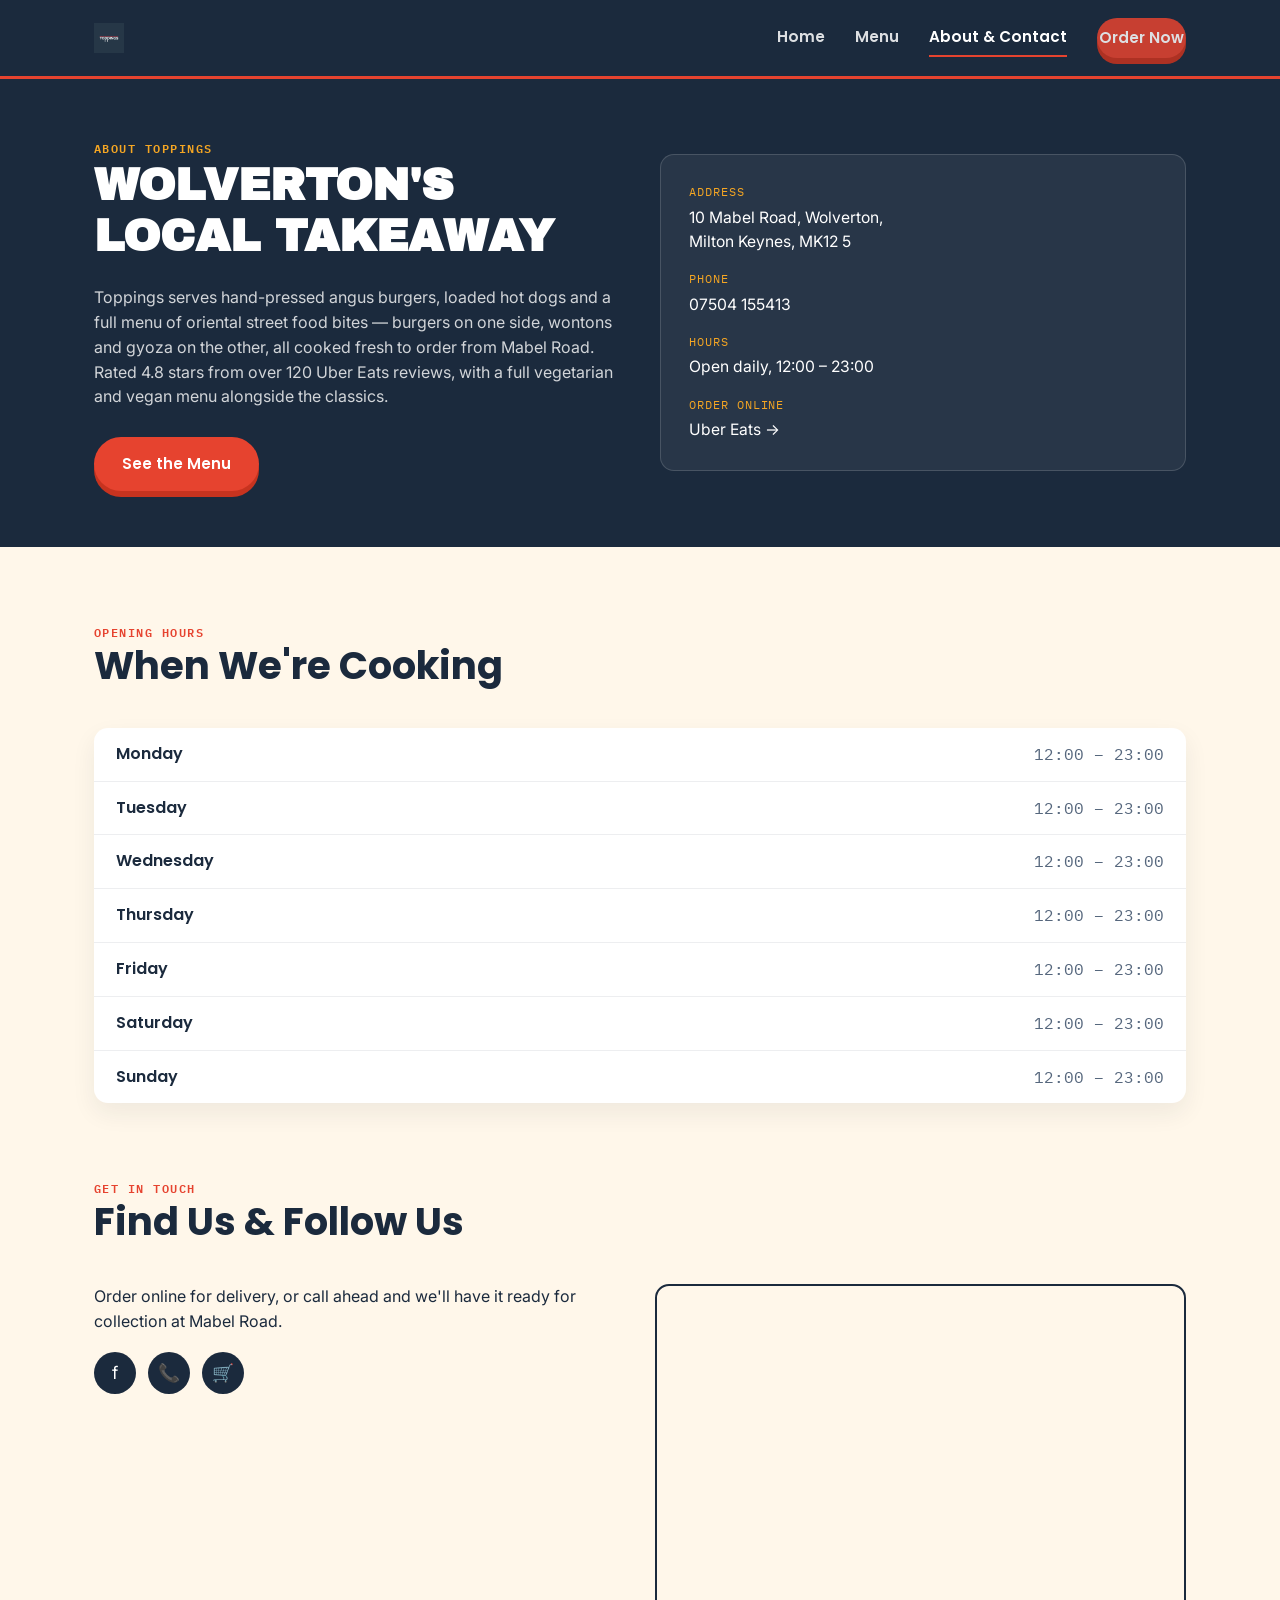
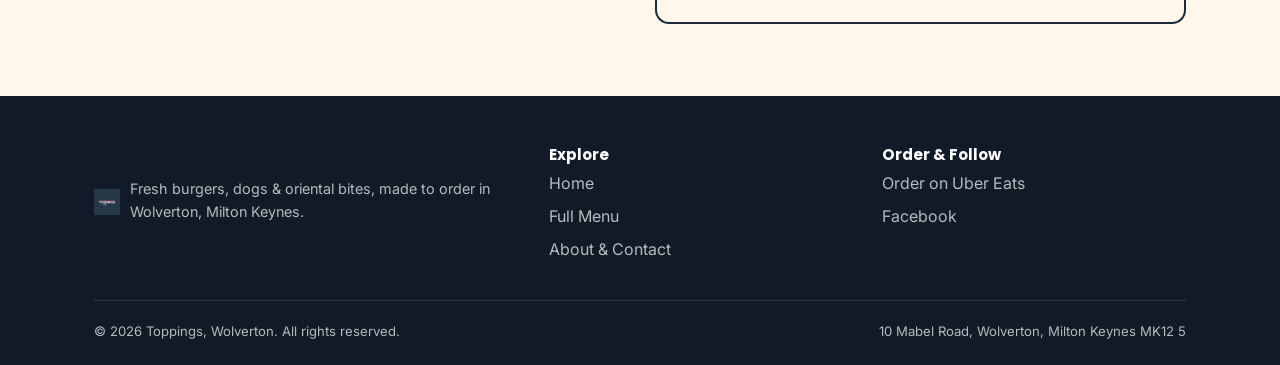
==== about.html @ c9f01b00 "Add files via upload" ====
<!DOCTYPE html>
<html lang="en">
<head>
<meta charset="UTF-8">
<meta name="viewport" content="width=device-width, initial-scale=1.0">
<title>About &amp; Contact | Toppings — Wolverton, Milton Keynes</title>
<meta name="description" content="Visit Toppings at 10 Mabel Road, Wolverton, Milton Keynes. Open daily 12:00–23:00. Call 07504 155413 or order online for delivery.">
<link rel="preconnect" href="https://fonts.googleapis.com">
<link href="https://fonts.googleapis.com/css2?family=Archivo+Black&family=Poppins:wght@500;600;700&family=Inter:wght@400;500;600&family=IBM+Plex+Mono:wght@400;500;600&display=swap" rel="stylesheet">
<link rel="stylesheet" href="css/style.css">
</head>
<body>

<header class="site-header">
  <div class="wrap">
    <a href="index.html" class="brand"><img src="images/logo.png" alt="Toppings logo"></a>
    <button class="nav-toggle" aria-label="Toggle menu">&#9776;</button>
    <nav class="main-nav">
      <a href="index.html">Home</a>
      <a href="menu.html">Menu</a>
      <a href="about.html" class="active">About &amp; Contact</a>
      <a href="https://www.ubereats.com/gb/store/toppings/6XavSsfASP-Y0MAuJ526Nw" class="btn btn-primary" target="_blank" rel="noopener">Order Now</a>
    </nav>
  </div>
</header>

<section class="about-hero">
  <div class="wrap">
    <div>
      <span class="eyebrow" style="color:var(--mustard);">About Toppings</span>
      <h1>Wolverton's Local Takeaway</h1>
      <p>Toppings serves hand-pressed angus burgers, loaded hot dogs and a full menu of oriental street food bites — burgers on one side, wontons and gyoza on the other, all cooked fresh to order from Mabel Road. Rated 4.8 stars from over 120 Uber Eats reviews, with a full vegetarian and vegan menu alongside the classics.</p>
      <div class="hero-ctas">
        <a href="menu.html" class="btn btn-primary">See the Menu</a>
      </div>
    </div>
    <div class="about-card">
      <dl>
        <dt>Address</dt>
        <dd>10 Mabel Road, Wolverton,<br>Milton Keynes, MK12 5</dd>
        <dt>Phone</dt>
        <dd><a href="tel:+447504155413">07504 155413</a></dd>
        <dt>Hours</dt>
        <dd>Open daily, 12:00 – 23:00</dd>
        <dt>Order Online</dt>
        <dd><a href="https://www.ubereats.com/gb/store/toppings/6XavSsfASP-Y0MAuJ526Nw" target="_blank" rel="noopener">Uber Eats &rarr;</a></dd>
      </dl>
    </div>
  </div>
</section>

<section>
  <div class="wrap">
    <div class="section-head">
      <span class="eyebrow">Opening Hours</span>
      <h2>When We're Cooking</h2>
    </div>
    <table class="hours-table">
      <tr><td>Monday</td><td>12:00 – 23:00</td></tr>
      <tr><td>Tuesday</td><td>12:00 – 23:00</td></tr>
      <tr><td>Wednesday</td><td>12:00 – 23:00</td></tr>
      <tr><td>Thursday</td><td>12:00 – 23:00</td></tr>
      <tr><td>Friday</td><td>12:00 – 23:00</td></tr>
      <tr><td>Saturday</td><td>12:00 – 23:00</td></tr>
      <tr><td>Sunday</td><td>12:00 – 23:00</td></tr>
    </table>
  </div>
</section>

<section style="padding-top:0;">
  <div class="wrap">
    <div class="section-head">
      <span class="eyebrow">Get In Touch</span>
      <h2>Find Us &amp; Follow Us</h2>
    </div>
    <div class="contact-grid">
      <div>
        <p>Order online for delivery, or call ahead and we'll have it ready for collection at Mabel Road.</p>
        <div class="social-row">
          <a href="https://www.facebook.com/ToppingsUK/" target="_blank" rel="noopener" aria-label="Facebook">f</a>
          <a href="tel:+447504155413" aria-label="Call Toppings">&#128222;</a>
          <a href="https://www.ubereats.com/gb/store/toppings/6XavSsfASP-Y0MAuJ526Nw" target="_blank" rel="noopener" aria-label="Order on Uber Eats">&#128722;</a>
        </div>
      </div>
      <div class="map-embed">
        <iframe src="https://www.google.com/maps?q=10+Mabel+Road,+Wolverton,+Milton+Keynes,+MK12&output=embed" loading="lazy" title="Map to Toppings, 10 Mabel Road, Wolverton"></iframe>
      </div>
    </div>
  </div>
</section>

<footer class="site-footer">
  <div class="wrap">
    <div class="footer-grid">
      <div class="brand">
        <img src="images/logo.png" alt="Toppings logo">
        <p>Fresh burgers, dogs &amp; oriental bites, made to order in Wolverton, Milton Keynes.</p>
      </div>
      <div>
        <h4>Explore</h4>
        <ul class="footer-links">
          <li><a href="index.html">Home</a></li>
          <li><a href="menu.html">Full Menu</a></li>
          <li><a href="about.html">About &amp; Contact</a></li>
        </ul>
      </div>
      <div>
        <h4>Order &amp; Follow</h4>
        <ul class="footer-links">
          <li><a href="https://www.ubereats.com/gb/store/toppings/6XavSsfASP-Y0MAuJ526Nw" target="_blank" rel="noopener">Order on Uber Eats</a></li>
          <li><a href="https://www.facebook.com/ToppingsUK/" target="_blank" rel="noopener">Facebook</a></li>
        </ul>
      </div>
    </div>
    <div class="footer-bottom">
      <span>&copy; <span id="year"></span> Toppings, Wolverton. All rights reserved.</span>
      <span>10 Mabel Road, Wolverton, Milton Keynes MK12 5</span>
    </div>
  </div>
</footer>

<script src="js/script.js"></script>
<script>document.getElementById('year').textContent = new Date().getFullYear();</script>
</body>
</html>
---- css/style.css ----
/* ==========================================================================
   Toppings — Wolverton, Milton Keynes
   Design tokens
   ========================================================================== */

:root {
  --navy: #1B2A3D;
  --navy-dark: #101B27;
  --navy-soft: #253A52;
  --red: #E6432F;
  --red-dark: #C7331F;
  --cream: #FFF7EA;
  --cream-deep: #FCEFD8;
  --mustard: #F5A623;
  --green: #3F8F5F;
  --white: #FFFFFF;
  --ink: #1B2A3D;
  --ink-soft: #56677D;

  --font-display: 'Archivo Black', 'Arial Black', sans-serif;
  --font-heading: 'Poppins', sans-serif;
  --font-body: 'Inter', sans-serif;
  --font-mono: 'IBM Plex Mono', monospace;

  --radius: 14px;
  --radius-sm: 8px;
  --container: 1140px;
}

* { box-sizing: border-box; }

html { scroll-behavior: smooth; }

body {
  margin: 0;
  font-family: var(--font-body);
  background: var(--cream);
  color: var(--ink);
  line-height: 1.55;
  -webkit-font-smoothing: antialiased;
}

img { max-width: 100%; display: block; }

a { color: inherit; text-decoration: none; }

.wrap {
  max-width: var(--container);
  margin: 0 auto;
  padding: 0 24px;
}

h1, h2, h3, h4 {
  font-family: var(--font-heading);
  font-weight: 700;
  margin: 0 0 .5em;
  line-height: 1.15;
}

p { margin: 0 0 1em; }

.eyebrow {
  font-family: var(--font-mono);
  text-transform: uppercase;
  letter-spacing: .12em;
  font-size: .78rem;
  color: var(--red);
  font-weight: 600;
}

/* Buttons ------------------------------------------------------------- */

.btn {
  display: inline-flex;
  align-items: center;
  gap: 8px;
  font-family: var(--font-heading);
  font-weight: 600;
  font-size: .95rem;
  padding: 13px 26px;
  border-radius: 999px;
  border: 2px solid transparent;
  cursor: pointer;
  transition: transform .15s ease, box-shadow .15s ease, background .15s ease;
  white-space: nowrap;
}
.btn:hover { transform: translateY(-2px); }

.btn-primary {
  background: var(--red);
  color: var(--white);
  box-shadow: 0 6px 0 var(--red-dark);
}
.btn-primary:hover { box-shadow: 0 8px 0 var(--red-dark); }
.btn-primary:active { transform: translateY(2px); box-shadow: 0 3px 0 var(--red-dark); }

.btn-outline {
  background: transparent;
  color: var(--white);
  border-color: rgba(255,255,255,.55);
}
.btn-outline:hover { border-color: var(--white); background: rgba(255,255,255,.08); }

.btn-dark {
  background: var(--navy);
  color: var(--white);
  box-shadow: 0 6px 0 var(--navy-dark);
}
.btn-dark:hover { box-shadow: 0 8px 0 var(--navy-dark); }
.btn-dark:active { transform: translateY(2px); box-shadow: 0 3px 0 var(--navy-dark); }

/* Header ---------------------------------------------------------------- */

.site-header {
  background: var(--navy);
  position: sticky;
  top: 0;
  z-index: 50;
  border-bottom: 3px solid var(--red);
}

.site-header .wrap {
  display: flex;
  align-items: center;
  justify-content: space-between;
  height: 76px;
}

.brand { display: flex; align-items: center; gap: 10px; }
.brand img { height: 30px; width: auto; }

.main-nav {
  display: flex;
  align-items: center;
  gap: 30px;
}

.main-nav a {
  color: var(--white);
  font-family: var(--font-heading);
  font-weight: 600;
  font-size: .95rem;
  opacity: .85;
  padding: 6px 0;
  border-bottom: 2px solid transparent;
  transition: opacity .15s, border-color .15s;
}
.main-nav a:hover, .main-nav a.active { opacity: 1; border-color: var(--red); }

.nav-toggle {
  display: none;
  background: none;
  border: none;
  color: var(--white);
  font-size: 1.6rem;
  cursor: pointer;
}

@media (max-width: 760px) {
  .main-nav {
    position: absolute;
    top: 76px; left: 0; right: 0;
    background: var(--navy);
    flex-direction: column;
    align-items: flex-start;
    gap: 0;
    padding: 0 24px;
    max-height: 0;
    overflow: hidden;
    transition: max-height .25s ease;
    border-bottom: 3px solid var(--red);
  }
  .main-nav.open { max-height: 320px; padding: 12px 24px 24px; }
  .main-nav a { width: 100%; padding: 12px 0; border-bottom: 1px solid rgba(255,255,255,.1); }
  .main-nav .btn { margin-top: 10px; }
  .nav-toggle { display: block; }
}

/* Hero -------------------------------------------------------------- */

.hero {
  background: var(--navy);
  color: var(--white);
  padding: 64px 0 0;
  position: relative;
  overflow: hidden;
}

.hero .wrap {
  display: grid;
  grid-template-columns: 1.1fr .9fr;
  gap: 40px;
  align-items: center;
  padding-bottom: 56px;
}

.hero-badge {
  display: inline-flex;
  align-items: center;
  gap: 8px;
  background: rgba(255,255,255,.08);
  border: 1px solid rgba(255,255,255,.18);
  padding: 6px 14px;
  border-radius: 999px;
  font-family: var(--font-mono);
  font-size: .8rem;
  margin-bottom: 20px;
}
.hero-badge strong { color: var(--mustard); }

.hero h1 {
  font-family: var(--font-display);
  font-size: clamp(2.4rem, 5vw, 3.6rem);
  text-transform: uppercase;
  letter-spacing: -.01em;
  margin-bottom: 20px;
}
.hero h1 span {
  display: block;
  color: var(--red);
  -webkit-text-stroke: 0;
}
.hero-underline {
  display: block;
  width: 120px;
  height: 6px;
  background: var(--red);
  border-radius: 3px;
  margin: 6px 0 22px;
}

.hero p.lead {
  font-size: 1.15rem;
  color: rgba(255,255,255,.82);
  max-width: 46ch;
}

.hero-ctas { display: flex; gap: 14px; margin-top: 28px; flex-wrap: wrap; }

.hero-art {
  position: relative;
  display: flex;
  align-items: center;
  justify-content: center;
}
.stack-card {
  position: relative;
  width: 100%;
  max-width: 380px;
  aspect-ratio: 1/1;
}
.stack-layer {
  position: absolute;
  left: 50%;
  transform: translateX(-50%);
  width: 88%;
  border-radius: 20px;
  box-shadow: 0 14px 30px rgba(0,0,0,.35);
  font-family: var(--font-heading);
  font-weight: 700;
  display: flex;
  align-items: center;
  padding: 16px 22px;
  gap: 12px;
  font-size: .95rem;
}
.stack-layer .price { margin-left: auto; font-family: var(--font-mono); font-weight: 400; }
.stack-layer.l1 { top: 0; background: var(--mustard); color: var(--navy); z-index: 4; }
.stack-layer.l2 { top: 78px; background: var(--white); color: var(--navy); z-index: 3; }
.stack-layer.l3 { top: 156px; background: var(--green); color: var(--white); z-index: 2; }
.stack-layer.l4 { top: 234px; background: var(--red); color: var(--white); z-index: 1; }

@media (max-width: 900px) {
  .hero .wrap { grid-template-columns: 1fr; padding-top: 8px; }
  .hero-art { order: -1; padding-top: 20px; }
  .stack-card { max-width: 300px; }
}

/* Marquee ticker ------------------------------------------------------- */

.ticker {
  background: var(--red);
  color: var(--white);
  overflow: hidden;
  white-space: nowrap;
  border-bottom: 3px solid var(--navy-dark);
}
.ticker-track {
  display: inline-flex;
  animation: scroll-left 32s linear infinite;
  font-family: var(--font-mono);
  font-size: .9rem;
  padding: 10px 0;
}
.ticker-track span {
  padding: 0 28px;
  border-right: 1px dashed rgba(255,255,255,.5);
  letter-spacing: .03em;
}
@keyframes scroll-left {
  from { transform: translateX(0); }
  to { transform: translateX(-50%); }
}
@media (prefers-reduced-motion: reduce) {
  .ticker-track { animation: none; }
}

/* Sections ------------------------------------------------------------ */

section { padding: 72px 0; }

.section-head { max-width: 640px; margin-bottom: 40px; }
.section-head.center { margin-left: auto; margin-right: auto; text-align: center; }
.section-head h2 { font-size: clamp(1.8rem, 3.4vw, 2.4rem); }

/* Feature grid */
.feature-grid {
  display: grid;
  grid-template-columns: repeat(4, 1fr);
  gap: 20px;
}
.feature-card {
  background: var(--white);
  border: 2px solid var(--navy);
  border-radius: var(--radius);
  padding: 26px 22px;
  box-shadow: 6px 6px 0 var(--navy);
}
.feature-card .icon { font-size: 1.8rem; margin-bottom: 12px; display: block; }
.feature-card h3 { font-size: 1.05rem; margin-bottom: 6px; }
.feature-card p { color: var(--ink-soft); font-size: .92rem; margin: 0; }

@media (max-width: 900px) {
  .feature-grid { grid-template-columns: repeat(2, 1fr); }
}
@media (max-width: 560px) {
  .feature-grid { grid-template-columns: 1fr; }
}

/* Popular picks */
.picks-grid {
  display: grid;
  grid-template-columns: repeat(4, 1fr);
  gap: 22px;
}
.pick-card {
  background: var(--white);
  border-radius: var(--radius);
  overflow: hidden;
  position: relative;
  border: 1px solid rgba(27,42,61,.08);
  box-shadow: 0 10px 24px rgba(27,42,61,.07);
}
.pick-card .pick-band {
  height: 8px;
  background: var(--mustard);
}
.pick-card .pick-body { padding: 20px; }
.pick-card h3 { font-size: 1.02rem; margin-bottom: 6px; }
.pick-card p { color: var(--ink-soft); font-size: .88rem; margin-bottom: 12px; min-height: 40px; }
.pick-price {
  font-family: var(--font-mono);
  font-weight: 600;
  color: var(--red);
  font-size: 1.05rem;
}
.badge {
  display: inline-block;
  font-family: var(--font-mono);
  font-size: .7rem;
  text-transform: uppercase;
  letter-spacing: .06em;
  padding: 3px 9px;
  border-radius: 999px;
  margin-bottom: 8px;
}
.badge.popular { background: var(--mustard); color: var(--navy); }
.badge.veg { background: var(--green); color: var(--white); }
.badge.vegan { background: #2E6B47; color: var(--white); }
.badge.spicy { background: var(--red); color: var(--white); }
.badge.new { background: var(--navy); color: var(--white); }

@media (max-width: 900px) {
  .picks-grid { grid-template-columns: repeat(2, 1fr); }
}
@media (max-width: 560px) {
  .picks-grid { grid-template-columns: 1fr; }
}

/* Info strip */
.info-strip {
  background: var(--navy);
  color: var(--white);
}
.info-grid {
  display: grid;
  grid-template-columns: repeat(3, 1fr);
  gap: 30px;
}
.info-item .eyebrow { color: var(--mustard); }
.info-item h3 { font-size: 1.3rem; margin: 6px 0 6px; }
.info-item p { color: rgba(255,255,255,.75); margin: 0; }

@media (max-width: 760px) {
  .info-grid { grid-template-columns: 1fr; gap: 34px; }
}

/* CTA band */
.cta-band {
  background: var(--red);
  color: var(--white);
  text-align: center;
}
.cta-band h2 { font-family: var(--font-display); text-transform: uppercase; font-size: clamp(1.8rem, 4vw, 2.6rem); }
.cta-band .btn-dark { box-shadow: 0 6px 0 var(--navy-dark); }

/* Footer ---------------------------------------------------------------- */

.site-footer {
  background: var(--navy-dark);
  color: rgba(255,255,255,.7);
  padding: 50px 0 24px;
}
.footer-grid {
  display: grid;
  grid-template-columns: 1.4fr 1fr 1fr;
  gap: 30px;
  padding-bottom: 30px;
  border-bottom: 1px solid rgba(255,255,255,.12);
}
.footer-grid h4 { color: var(--white); font-size: .95rem; }
.footer-grid .brand img { height: 26px; margin-bottom: 12px; }
.footer-grid p { font-size: .9rem; }
.footer-links { list-style: none; padding: 0; margin: 0; }
.footer-links li { margin-bottom: 8px; }
.footer-links a:hover { color: var(--white); }
.footer-bottom {
  padding-top: 20px;
  font-size: .82rem;
  display: flex;
  justify-content: space-between;
  flex-wrap: wrap;
  gap: 10px;
}
@media (max-width: 760px) {
  .footer-grid { grid-template-columns: 1fr; }
}

/* ==========================================================================
   Menu page
   ========================================================================== */

.menu-hero {
  background: var(--navy);
  color: var(--white);
  padding: 48px 0 34px;
  text-align: center;
}
.menu-hero .eyebrow { justify-content: center; }
.menu-hero h1 {
  font-family: var(--font-display);
  text-transform: uppercase;
  font-size: clamp(2rem, 4.5vw, 3rem);
  margin-bottom: 8px;
}
.menu-hero p { color: rgba(255,255,255,.75); max-width: 50ch; margin: 0 auto; }

.category-nav {
  position: sticky;
  top: 76px;
  z-index: 40;
  background: var(--cream);
  border-bottom: 2px solid var(--navy);
  overflow-x: auto;
}
.category-nav .wrap {
  display: flex;
  gap: 10px;
  padding-top: 14px;
  padding-bottom: 14px;
}
.category-nav a {
  flex: 0 0 auto;
  font-family: var(--font-heading);
  font-weight: 600;
  font-size: .85rem;
  padding: 8px 16px;
  border-radius: 999px;
  border: 2px solid var(--navy);
  color: var(--navy);
  white-space: nowrap;
}
.category-nav a:hover, .category-nav a.active {
  background: var(--navy);
  color: var(--white);
}

.menu-section { padding: 50px 0 10px; scroll-margin-top: 150px; }
.menu-section h2 {
  font-size: 1.6rem;
  display: flex;
  align-items: center;
  gap: 14px;
  margin-bottom: 6px;
}
.menu-section h2::after {
  content: "";
  flex: 1;
  height: 2px;
  background: repeating-linear-gradient(90deg, var(--navy) 0 8px, transparent 8px 16px);
  opacity: .5;
}
.menu-section .cat-note { color: var(--ink-soft); font-size: .92rem; margin-bottom: 26px; }

.menu-grid {
  display: grid;
  grid-template-columns: repeat(2, 1fr);
  gap: 18px;
  margin-bottom: 20px;
}
@media (max-width: 700px) {
  .menu-grid { grid-template-columns: 1fr; }
}

.ticket {
  background: var(--white);
  border-radius: var(--radius-sm);
  padding: 18px 20px;
  display: flex;
  justify-content: space-between;
  gap: 16px;
  border: 1px dashed rgba(27,42,61,.3);
  position: relative;
}
.ticket-main { flex: 1; }
.ticket h3 {
  font-size: 1rem;
  margin-bottom: 4px;
  display: flex;
  align-items: center;
  gap: 8px;
  flex-wrap: wrap;
}
.ticket p { font-size: .85rem; color: var(--ink-soft); margin: 0 0 6px; }
.ticket .tags { display: flex; gap: 6px; flex-wrap: wrap; }
.tag {
  font-family: var(--font-mono);
  font-size: .66rem;
  text-transform: uppercase;
  padding: 2px 7px;
  border-radius: 999px;
  letter-spacing: .04em;
}
.tag.v { background: rgba(63,143,95,.15); color: var(--green); }
.tag.vg { background: rgba(46,107,71,.15); color: #2E6B47; }
.tag.hot { background: rgba(230,67,47,.15); color: var(--red); }
.tag.pop { background: rgba(245,166,35,.18); color: #96650f; }
.ticket .price {
  font-family: var(--font-mono);
  font-weight: 600;
  font-size: 1.05rem;
  color: var(--navy);
  white-space: nowrap;
  align-self: center;
}

.menu-cta { text-align: center; padding: 50px 0 80px; }

/* ==========================================================================
   About page
   ========================================================================== */

.about-hero {
  background: var(--navy);
  color: var(--white);
  padding: 56px 0;
}
.about-hero .wrap { display: grid; grid-template-columns: 1fr 1fr; gap: 40px; align-items: center; }
.about-hero h1 { font-family: var(--font-display); text-transform: uppercase; font-size: clamp(2rem, 4vw, 2.8rem); }
.about-hero p { color: rgba(255,255,255,.8); }
.about-card {
  background: rgba(255,255,255,.06);
  border: 1px solid rgba(255,255,255,.15);
  border-radius: var(--radius);
  padding: 28px;
}
.about-card dl { margin: 0; }
.about-card dt { font-family: var(--font-mono); text-transform: uppercase; font-size: .74rem; color: var(--mustard); letter-spacing: .08em; margin-top: 16px; }
.about-card dt:first-child { margin-top: 0; }
.about-card dd { margin: 4px 0 0; font-size: .98rem; }

@media (max-width: 800px) {
  .about-hero .wrap { grid-template-columns: 1fr; }
}

.hours-table {
  width: 100%;
  border-collapse: collapse;
  background: var(--white);
  border-radius: var(--radius);
  overflow: hidden;
  box-shadow: 0 10px 24px rgba(27,42,61,.07);
}
.hours-table td { padding: 14px 22px; border-bottom: 1px solid rgba(27,42,61,.08); }
.hours-table tr:last-child td { border-bottom: none; }
.hours-table td:first-child { font-family: var(--font-heading); font-weight: 600; }
.hours-table td:last-child { text-align: right; font-family: var(--font-mono); color: var(--ink-soft); }

.map-embed {
  border-radius: var(--radius);
  overflow: hidden;
  border: 2px solid var(--navy);
  height: 340px;
}
.map-embed iframe { width: 100%; height: 100%; border: 0; }

.contact-grid {
  display: grid;
  grid-template-columns: 1fr 1fr;
  gap: 30px;
  align-items: start;
}
@media (max-width: 800px) {
  .contact-grid { grid-template-columns: 1fr; }
}

.social-row { display: flex; gap: 12px; margin-top: 18px; }
.social-row a {
  width: 42px; height: 42px;
  border-radius: 50%;
  background: var(--navy);
  color: var(--white);
  display: flex; align-items: center; justify-content: center;
  font-size: 1.1rem;
}
.social-row a:hover { background: var(--red); }
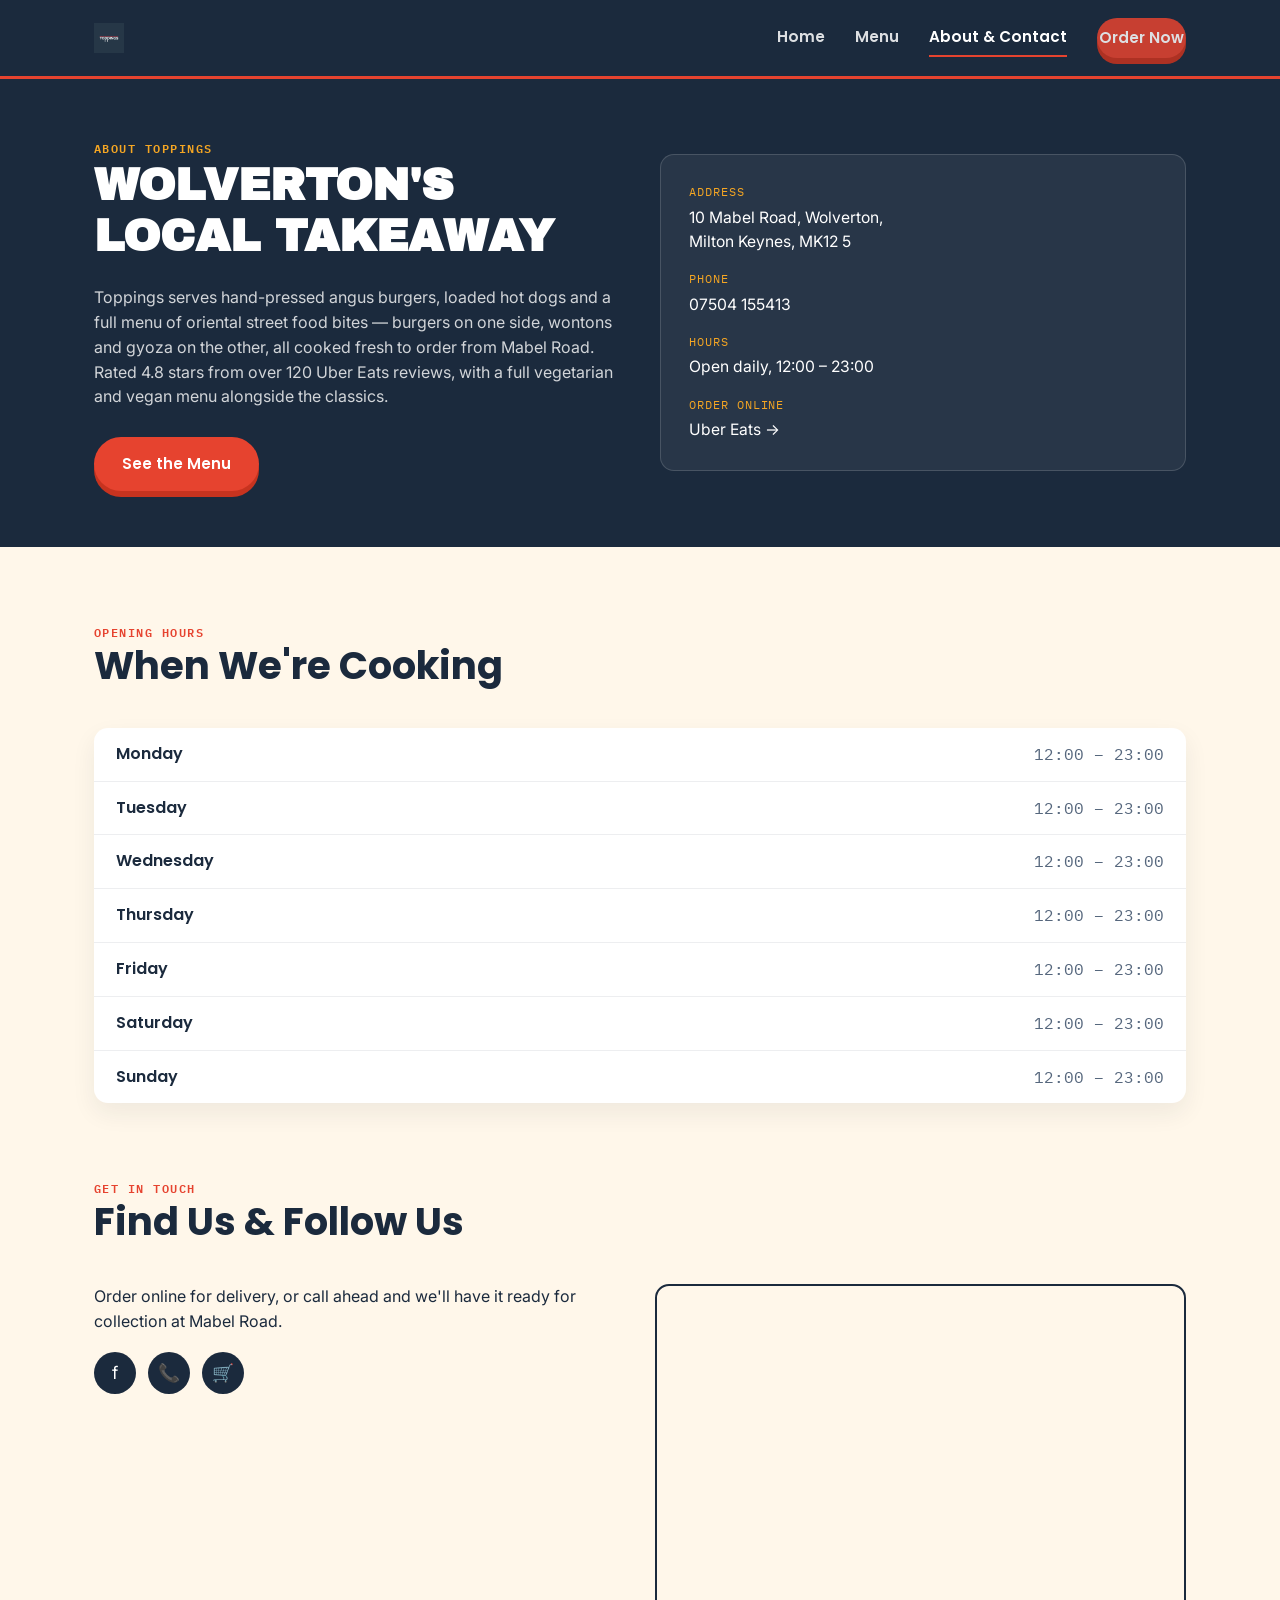
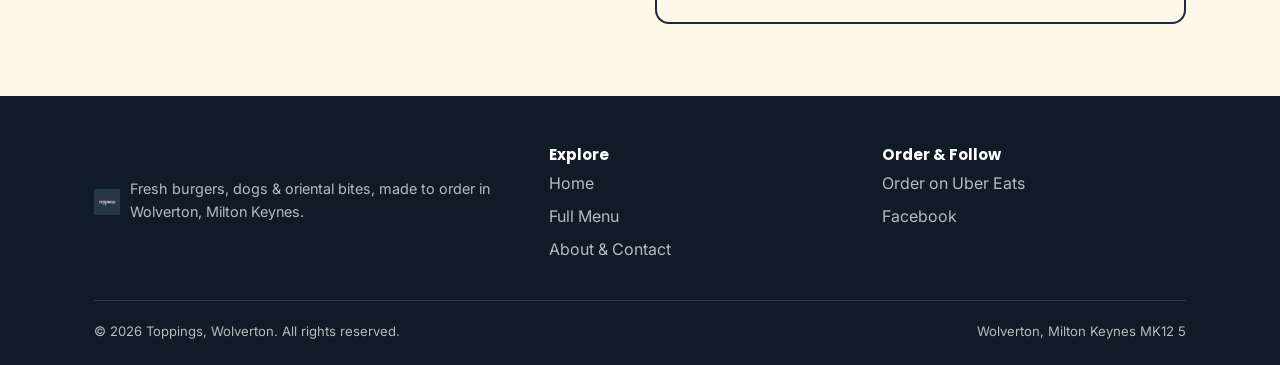
==== commit 1fddee2e: "Update address in footer section" ====
--- a/about.html
+++ b/about.html
@@ -114,7 +114,7 @@
     </div>
     <div class="footer-bottom">
       <span>&copy; <span id="year"></span> Toppings, Wolverton. All rights reserved.</span>
-      <span>10 Mabel Road, Wolverton, Milton Keynes MK12 5</span>
+      <span>Wolverton, Milton Keynes MK12 5</span>
     </div>
   </div>
 </footer>
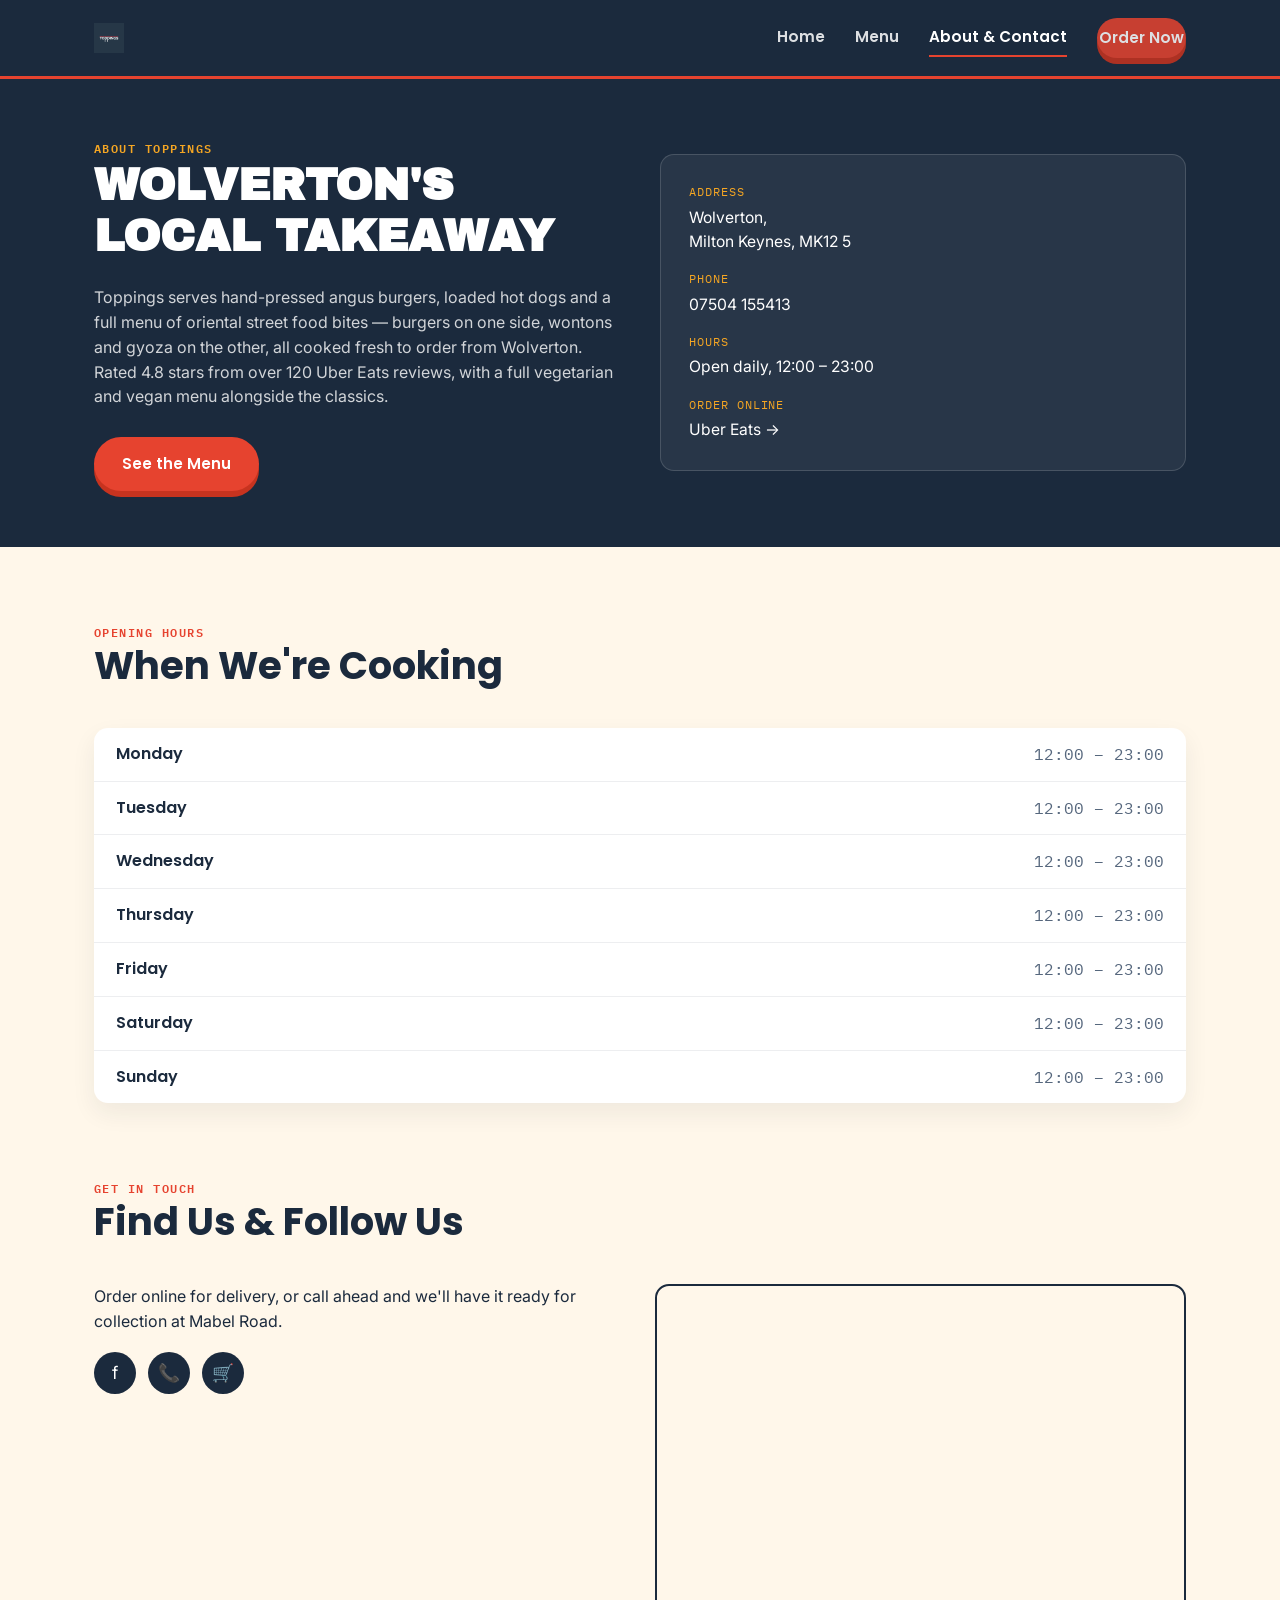
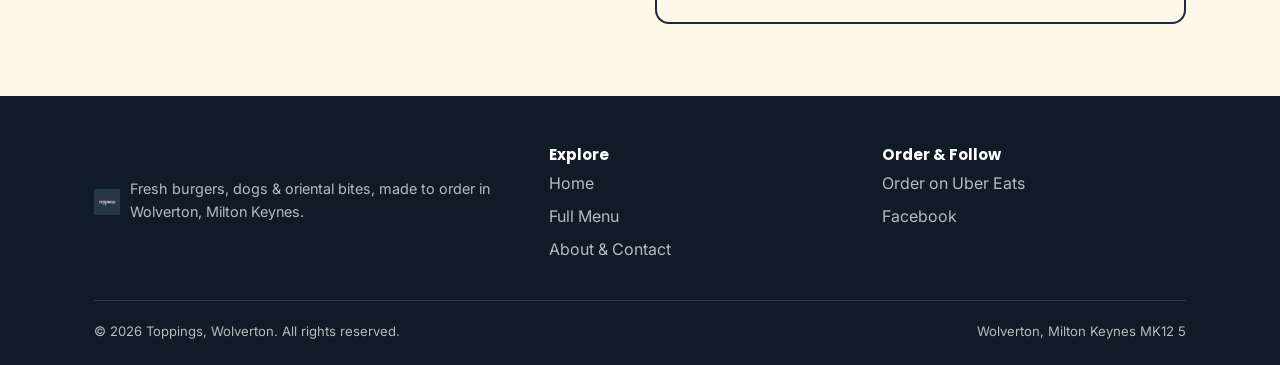
==== commit e10cdc17: "Update location details in about.html" ====
--- a/about.html
+++ b/about.html
@@ -4,7 +4,7 @@
 <meta charset="UTF-8">
 <meta name="viewport" content="width=device-width, initial-scale=1.0">
 <title>About &amp; Contact | Toppings — Wolverton, Milton Keynes</title>
-<meta name="description" content="Visit Toppings at 10 Mabel Road, Wolverton, Milton Keynes. Open daily 12:00–23:00. Call 07504 155413 or order online for delivery.">
+<meta name="description" content="Visit Toppings at Wolverton, Milton Keynes. Open daily 12:00–23:00. Call 07504 155413 or order online for delivery.">
 <link rel="preconnect" href="https://fonts.googleapis.com">
 <link href="https://fonts.googleapis.com/css2?family=Archivo+Black&family=Poppins:wght@500;600;700&family=Inter:wght@400;500;600&family=IBM+Plex+Mono:wght@400;500;600&display=swap" rel="stylesheet">
 <link rel="stylesheet" href="css/style.css">
@@ -29,7 +29,7 @@
     <div>
       <span class="eyebrow" style="color:var(--mustard);">About Toppings</span>
       <h1>Wolverton's Local Takeaway</h1>
-      <p>Toppings serves hand-pressed angus burgers, loaded hot dogs and a full menu of oriental street food bites — burgers on one side, wontons and gyoza on the other, all cooked fresh to order from Mabel Road. Rated 4.8 stars from over 120 Uber Eats reviews, with a full vegetarian and vegan menu alongside the classics.</p>
+      <p>Toppings serves hand-pressed angus burgers, loaded hot dogs and a full menu of oriental street food bites — burgers on one side, wontons and gyoza on the other, all cooked fresh to order from Wolverton. Rated 4.8 stars from over 120 Uber Eats reviews, with a full vegetarian and vegan menu alongside the classics.</p>
       <div class="hero-ctas">
         <a href="menu.html" class="btn btn-primary">See the Menu</a>
       </div>
@@ -37,7 +37,7 @@
     <div class="about-card">
       <dl>
         <dt>Address</dt>
-        <dd>10 Mabel Road, Wolverton,<br>Milton Keynes, MK12 5</dd>
+        <dd>Wolverton,<br>Milton Keynes, MK12 5</dd>
         <dt>Phone</dt>
         <dd><a href="tel:+447504155413">07504 155413</a></dd>
         <dt>Hours</dt>
